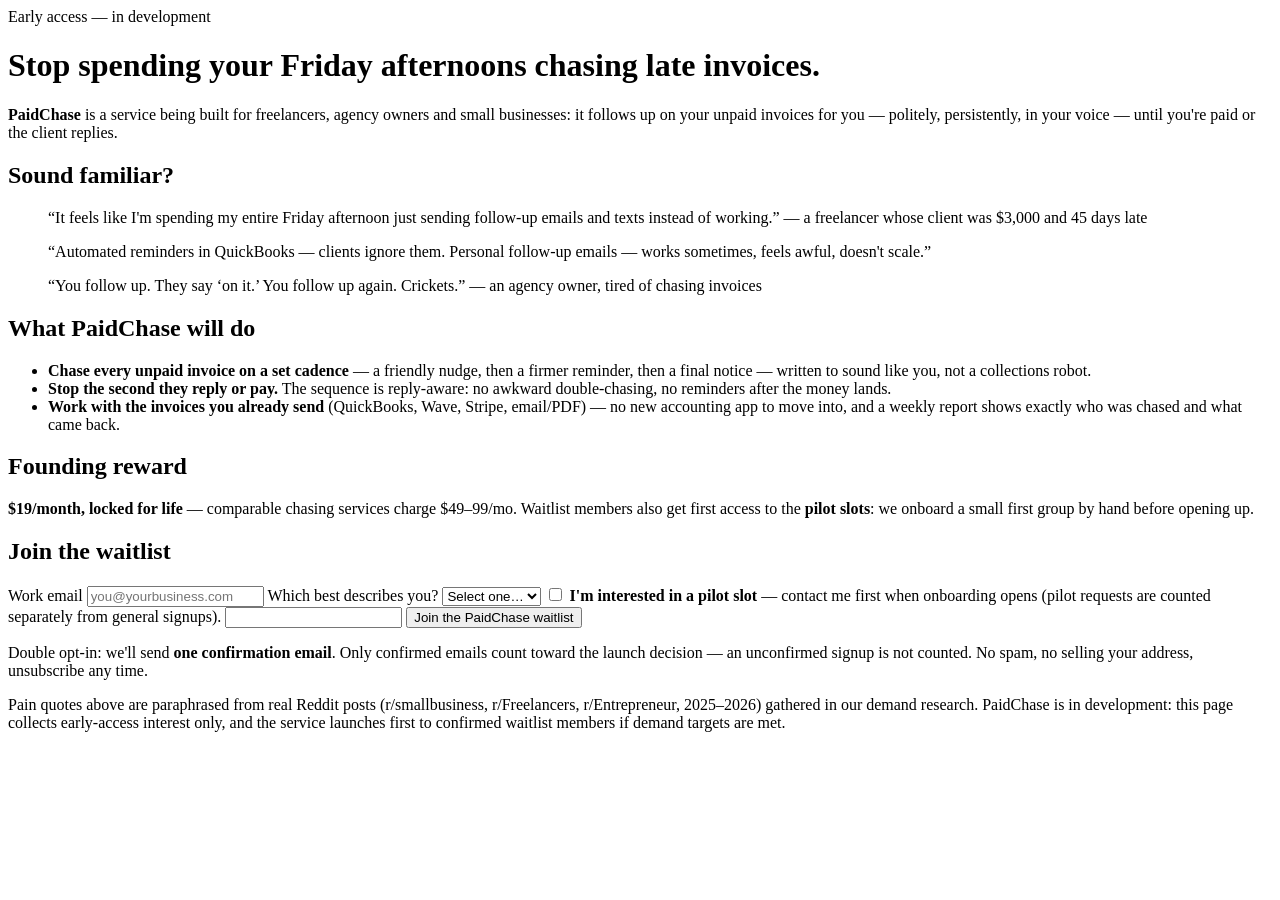
==== invoice-chaser/index.html @ cdd4b167 "Add waitlist: invoice-chaser/index.html" ====
<!DOCTYPE html>
<html lang="en">
<head>
<meta charset="utf-8">
<meta name="viewport" content="width=device-width, initial-scale=1">
<title>PaidChase — stop chasing late invoices yourself</title>
<meta name="description" content="An AI service that chases your late invoices with polite, escalating follow-ups. Join the early-access waitlist.">
<link rel="stylesheet" href="../assets/styles.css">
</head>
<body data-candidate="invoice-chaser">
  <main class="wrap">
    <span class="badge">Early access — in development</span>
    <h1>Stop spending your Friday afternoons chasing late invoices.</h1>
    <p class="lede"><strong>PaidChase</strong> is a service being built for freelancers,
    agency owners and small businesses: it follows up on your unpaid invoices for you —
    politely, persistently, in your voice — until you're paid or the client replies.</p>

    <section class="card">
      <h2>Sound familiar?</h2>
      <blockquote>“It feels like I'm spending my entire Friday afternoon just sending
      follow-up emails and texts instead of working.” — a freelancer whose client was
      $3,000 and 45 days late</blockquote>
      <blockquote>“Automated reminders in QuickBooks — clients ignore them. Personal
      follow-up emails — works sometimes, feels awful, doesn't scale.”</blockquote>
      <blockquote>“You follow up. They say ‘on it.’ You follow up again. Crickets.” —
      an agency owner, tired of chasing invoices</blockquote>
    </section>

    <section class="card">
      <h2>What PaidChase will do</h2>
      <ul>
        <li><strong>Chase every unpaid invoice on a set cadence</strong> — a friendly nudge,
        then a firmer reminder, then a final notice — written to sound like you, not a
        collections robot.</li>
        <li><strong>Stop the second they reply or pay.</strong> The sequence is reply-aware:
        no awkward double-chasing, no reminders after the money lands.</li>
        <li><strong>Work with the invoices you already send</strong> (QuickBooks, Wave,
        Stripe, email/PDF) — no new accounting app to move into, and a weekly report shows
        exactly who was chased and what came back.</li>
      </ul>
    </section>

    <section class="card reward">
      <h2>Founding reward</h2>
      <p><strong>$19/month, locked for life</strong> — comparable chasing services charge
      $49–99/mo. Waitlist members also get first access to the <strong>pilot slots</strong>:
      we onboard a small first group by hand before opening up.</p>
    </section>

    <section class="card">
      <h2>Join the waitlist</h2>
      <form id="waitlist-form" novalidate>
        <label for="email">Work email</label>
        <input type="email" id="email" name="email" required autocomplete="email"
               placeholder="you@yourbusiness.com">
        <label for="role">Which best describes you?</label>
        <select id="role" name="role" required>
          <option value="" disabled selected>Select one…</option>
          <!-- Role options are filled in from the per-candidate config in waitlist.js -->
        </select>
        <label class="checkbox">
          <input type="checkbox" name="pilot_interest">
          <span><strong>I'm interested in a pilot slot</strong> — contact me first when
          onboarding opens (pilot requests are counted separately from general signups).</span>
        </label>
        <input type="hidden" name="candidate" value="">
        <input type="hidden" name="referred_by" value="">
        <input type="hidden" name="source" value="">
        <input type="text" name="website" class="hp" tabindex="-1" autocomplete="off" aria-hidden="true">
        <button type="submit">Join the PaidChase waitlist</button>
        <p class="fineprint">Double opt-in: we'll send <strong>one confirmation email</strong>.
        Only confirmed emails count toward the launch decision — an unconfirmed signup is
        not counted. No spam, no selling your address, unsubscribe any time.</p>
      </form>

      <div id="success-panel" hidden>
        <h2>You're almost in — check your inbox to confirm.</h2>
        <p>We sent a confirmation email. <strong>Your place only counts once you
        confirm</strong> — that's what keeps this list honest.</p>
        <p class="position">Your place in line: <span id="position-number">#–</span></p>
        <p>Want to move up and help this launch? Share your personal link — when someone
        joins through it <em>and confirms</em>, you're credited:</p>
        <div class="share-row">
          <input type="text" id="referral-link" readonly value="">
          <button type="button" id="copy-referral">Copy link</button>
        </div>
      </div>
    </section>

    <p class="footnote">Pain quotes above are paraphrased from real Reddit posts
    (r/smallbusiness, r/Freelancers, r/Entrepreneur, 2025–2026) gathered in our demand
    research. PaidChase is in development: this page collects early-access interest only,
    and the service launches first to confirmed waitlist members if demand targets are met.</p>
  </main>
  <script src="../assets/waitlist.js"></script>
</body>
</html>
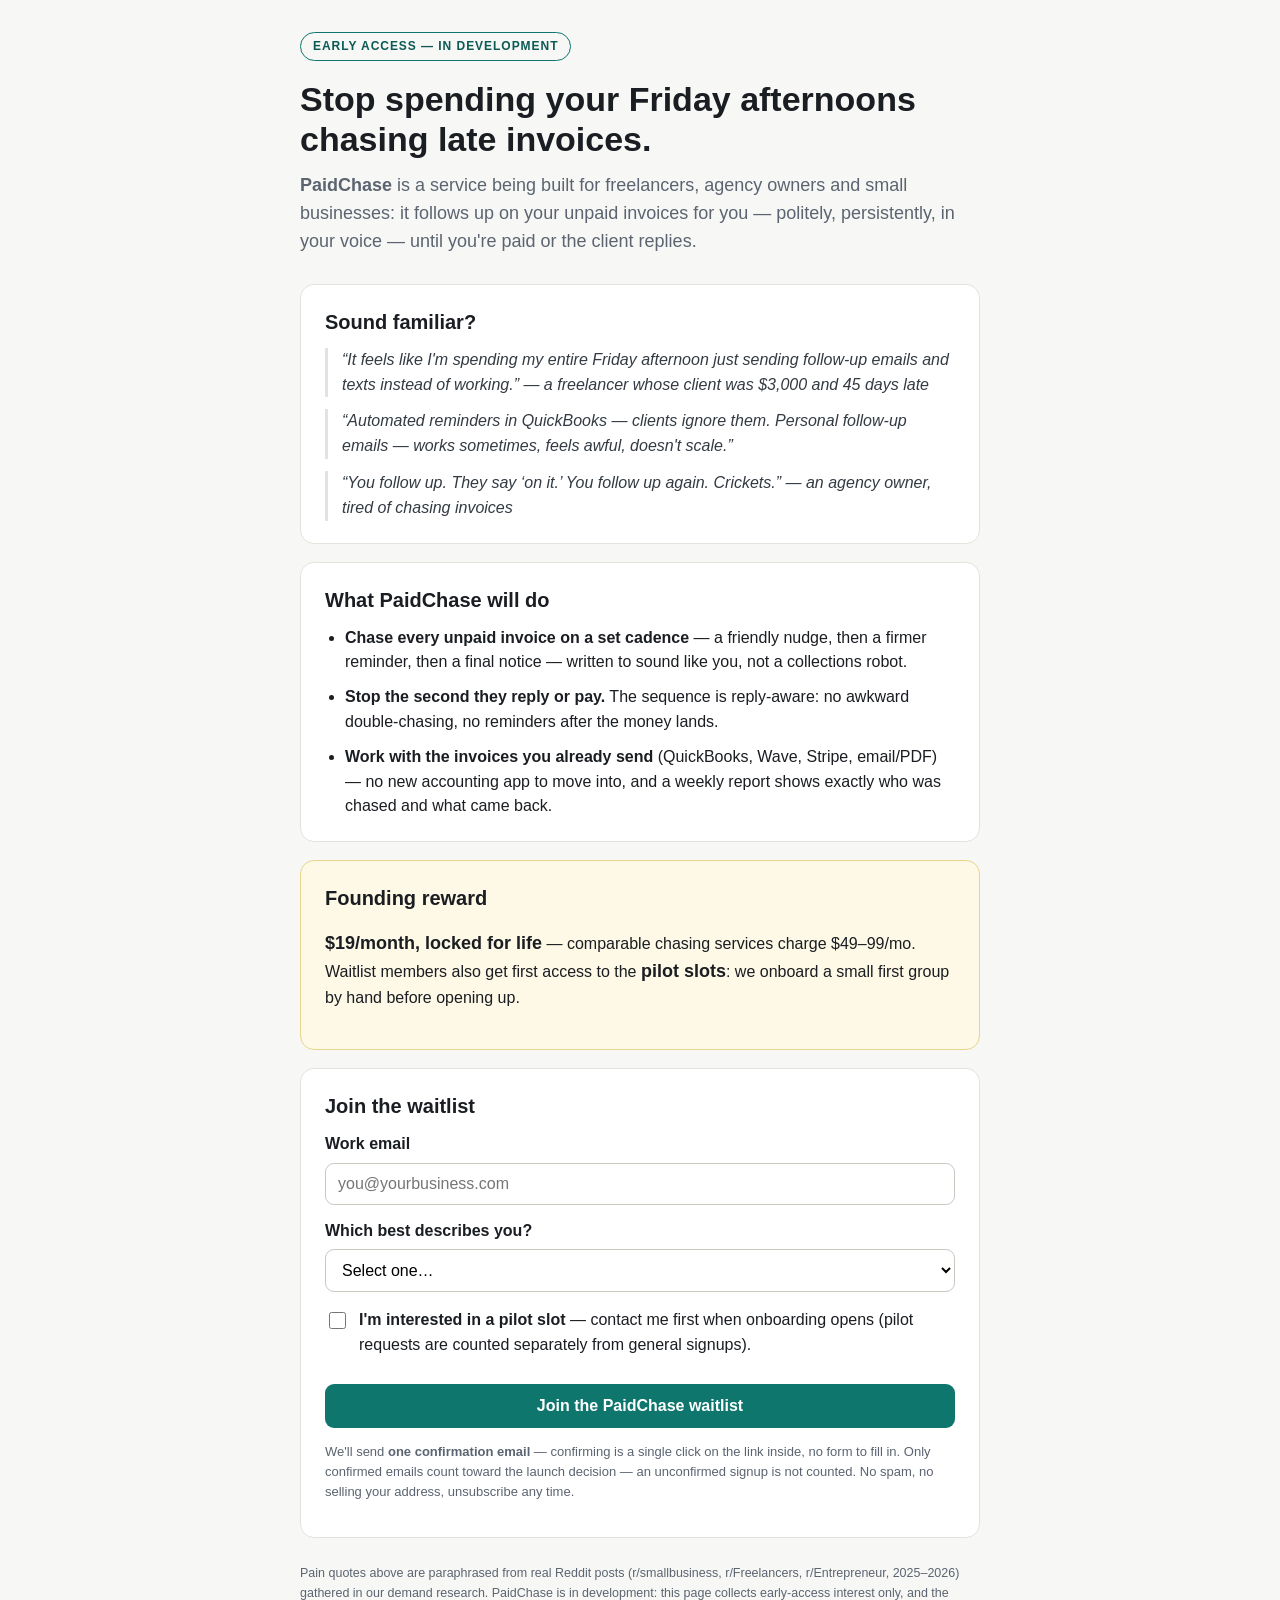
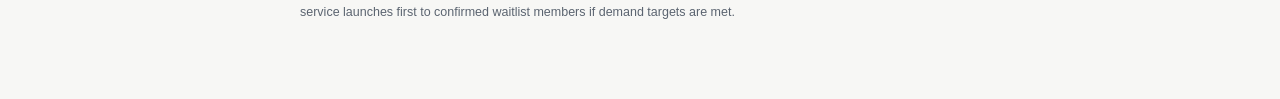
==== commit e75e468b: "Soften confirmation copy: one click, no forms (PaidChase)" ====
--- a/invoice-chaser/index.html
+++ b/invoice-chaser/index.html
@@ -68,15 +68,17 @@
         <input type="hidden" name="source" value="">
         <input type="text" name="website" class="hp" tabindex="-1" autocomplete="off" aria-hidden="true">
         <button type="submit">Join the PaidChase waitlist</button>
-        <p class="fineprint">Double opt-in: we'll send <strong>one confirmation email</strong>.
-        Only confirmed emails count toward the launch decision — an unconfirmed signup is
-        not counted. No spam, no selling your address, unsubscribe any time.</p>
+        <p class="fineprint">We'll send <strong>one confirmation email</strong> — confirming
+        is a single click on the link inside, no form to fill in. Only confirmed emails
+        count toward the launch decision — an unconfirmed signup is not counted. No spam,
+        no selling your address, unsubscribe any time.</p>
       </form>
 
       <div id="success-panel" hidden>
-        <h2>You're almost in — check your inbox to confirm.</h2>
-        <p>We sent a confirmation email. <strong>Your place only counts once you
-        confirm</strong> — that's what keeps this list honest.</p>
+        <h2>One more step — check your inbox.</h2>
+        <p>We just emailed you a confirmation link — <strong>one click and you're on
+        the list. No forms to fill.</strong> Your place only counts once you click —
+        that's what keeps this list honest.</p>
         <p class="position">Your place in line: <span id="position-number">#–</span></p>
         <p>Want to move up and help this launch? Share your personal link — when someone
         joins through it <em>and confirms</em>, you're credited:</p>
--- a/assets/styles.css
+++ b/assets/styles.css
@@ -0,0 +1,77 @@
+/* Shared stylesheet — PaidChase + SlotGuard waitlist tests. No framework. */
+:root {
+  --ink: #1a1d21;
+  --muted: #5b6470;
+  --bg: #f7f7f5;
+  --card: #ffffff;
+  --line: #e3e3de;
+  --accent: #0f766e;
+  --accent-ink: #0b5a54;
+  --reward-bg: #fef9e7;
+  --reward-line: #e8d48b;
+  --radius: 14px;
+}
+* { box-sizing: border-box; }
+body {
+  margin: 0;
+  font-family: -apple-system, BlinkMacSystemFont, "Segoe UI", Roboto, Helvetica, Arial, sans-serif;
+  background: var(--bg);
+  color: var(--ink);
+  line-height: 1.55;
+}
+.wrap { max-width: 720px; margin: 0 auto; padding: 32px 20px 64px; }
+.badge {
+  display: inline-block; font-size: 12px; font-weight: 700; letter-spacing: .08em;
+  text-transform: uppercase; color: var(--accent-ink);
+  border: 1px solid var(--accent); border-radius: 999px; padding: 4px 12px; margin-bottom: 18px;
+}
+h1 { font-size: 34px; line-height: 1.2; margin: 0 0 12px; }
+h2 { font-size: 20px; margin: 0 0 10px; }
+.lede { font-size: 18px; color: var(--muted); margin: 0 0 28px; }
+.card {
+  background: var(--card); border: 1px solid var(--line); border-radius: var(--radius);
+  padding: 22px 24px; margin-bottom: 18px;
+}
+.card ul { margin: 0; padding-left: 20px; }
+.card li { margin-bottom: 10px; }
+.card li:last-child { margin-bottom: 0; }
+blockquote {
+  margin: 0 0 12px; padding-left: 14px; border-left: 3px solid var(--line);
+  color: #333a42; font-style: italic;
+}
+blockquote:last-child { margin-bottom: 0; }
+.reward { background: var(--reward-bg); border: 1px solid var(--reward-line); }
+.reward strong { font-size: 18px; }
+label { display: block; font-weight: 600; margin: 14px 0 6px; }
+label:first-of-type { margin-top: 0; }
+input[type="email"], select {
+  width: 100%; padding: 11px 12px; font-size: 16px;
+  border: 1px solid #c9c9c2; border-radius: 9px; background: #fff;
+}
+.checkbox { display: flex; gap: 10px; align-items: flex-start; font-weight: 400; margin-top: 16px; }
+.checkbox input { margin-top: 4px; width: 17px; height: 17px; flex: none; }
+button[type="submit"], .btn {
+  display: inline-block; width: 100%; margin-top: 20px; padding: 13px 16px;
+  font-size: 16px; font-weight: 700; color: #fff; background: var(--accent);
+  border: 0; border-radius: 9px; cursor: pointer; text-decoration: none; text-align: center;
+}
+button[type="submit"]:hover, .btn:hover { background: var(--accent-ink); }
+.fineprint { font-size: 13px; color: var(--muted); margin-top: 14px; }
+.hp { position: absolute; left: -9999px; width: 1px; height: 1px; opacity: 0; }
+#success-panel { border-color: var(--accent); }
+#success-panel .position { font-size: 22px; font-weight: 800; margin: 4px 0 10px; }
+.share-row { display: flex; gap: 8px; margin-top: 8px; }
+.share-row input {
+  flex: 1; padding: 10px 12px; font-size: 14px;
+  border: 1px solid #c9c9c2; border-radius: 9px; background: #fbfbfa;
+}
+.share-row button {
+  padding: 10px 16px; font-weight: 700; color: #fff; background: var(--ink);
+  border: 0; border-radius: 9px; cursor: pointer; white-space: nowrap;
+}
+.footnote { font-size: 12.5px; color: var(--muted); margin-top: 26px; }
+.test-grid { display: grid; gap: 16px; }
+@media (min-width: 560px) { .test-grid { grid-template-columns: 1fr 1fr; } }
+.test-card { display: block; text-decoration: none; color: var(--ink); }
+.test-card:hover { border-color: var(--accent); }
+.test-card h2 { color: var(--accent-ink); }
